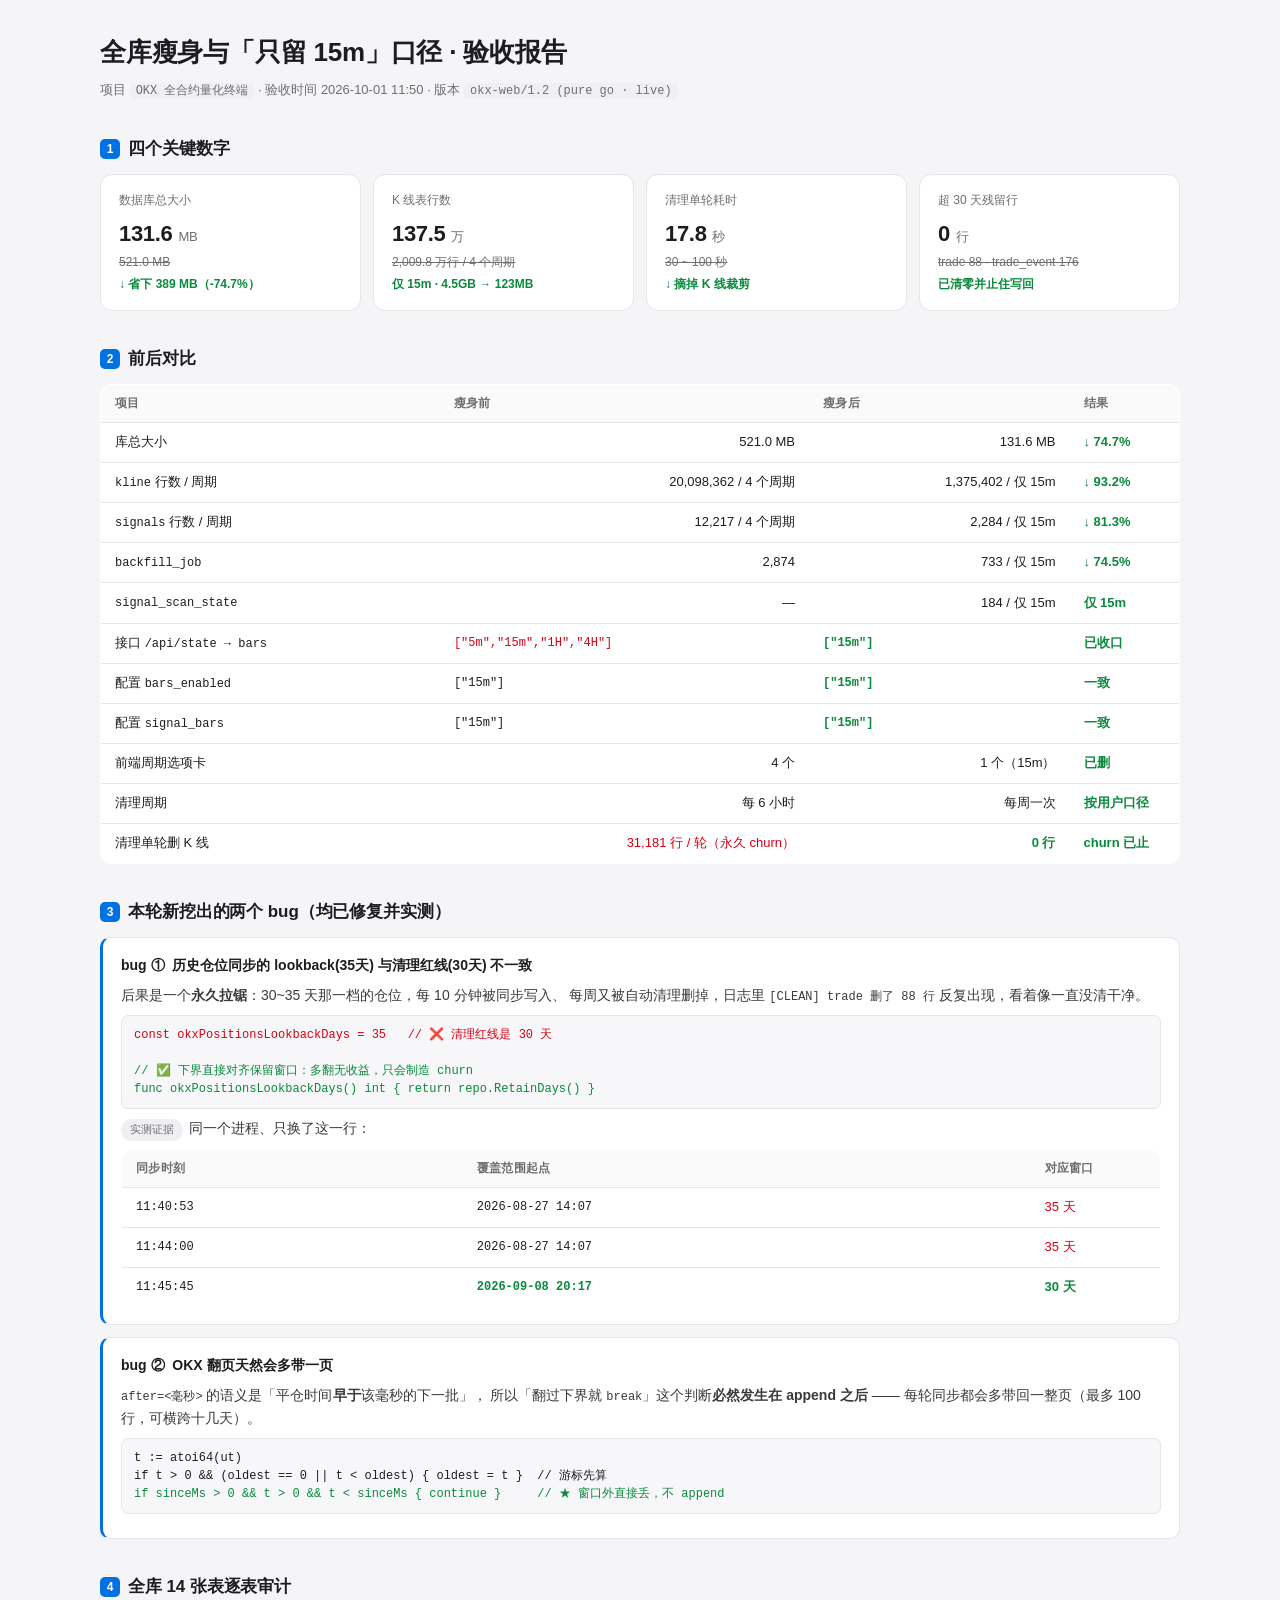
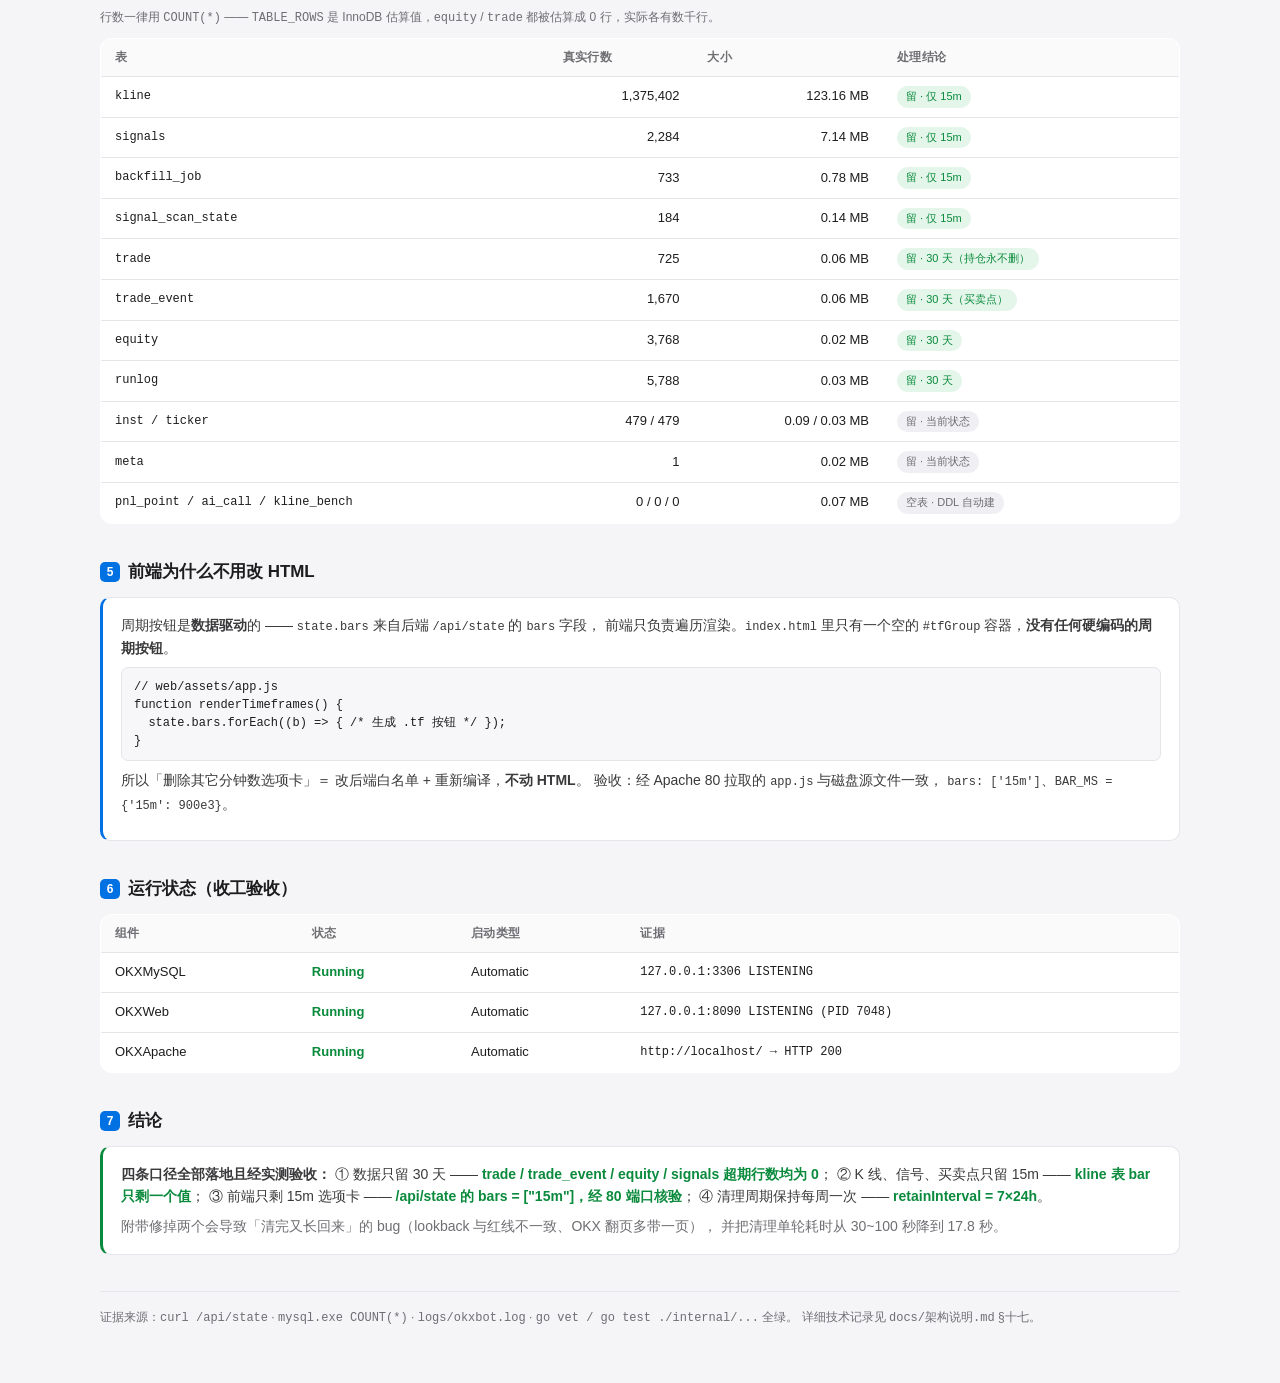
==== docs/验收报告-全库瘦身与15m口径.html @ 9667dbdb "feat(maint): 月度/年度自动维护 + 分区级删除 + 15m 按月归档 + 回收站清理 用户口径（2026-10-01）：   15m K 线保留 1 年；每月月底按月份分片归档并自动上传" ====
<!DOCTYPE html>
<html lang="zh-CN">
<head>
<meta charset="utf-8">
<meta name="viewport" content="width=device-width,initial-scale=1">
<title>验收报告 · 全库瘦身与「只留 15m」口径</title>
<style>
  :root{
    --bg:#f5f5f7; --card:#ffffff; --line:#e5e5ea; --ink:#1d1d1f;
    --sub:#6e6e73; --up:#d70015; --down:#0a8a3c; --accent:#0071e3;
    --chip:#f0f0f4;
  }
  *{box-sizing:border-box}
  body{margin:0;background:var(--bg);color:var(--ink);
    font:14px/1.6 -apple-system,"SF Pro Text","PingFang SC","Microsoft YaHei",sans-serif;
    -webkit-font-smoothing:antialiased;padding:32px 20px 64px}
  .wrap{max-width:1080px;margin:0 auto}
  h1{font-size:26px;font-weight:600;margin:0 0 6px;letter-spacing:-.2px}
  .meta{color:var(--sub);font-size:13px;margin-bottom:28px}
  .meta code{background:var(--chip);padding:1px 6px;border-radius:4px;font-size:12px}
  h2{font-size:17px;font-weight:600;margin:34px 0 12px;letter-spacing:-.1px}
  h2 .n{display:inline-block;width:20px;height:20px;line-height:20px;text-align:center;
    background:var(--accent);color:#fff;border-radius:5px;font-size:12px;margin-right:8px;
    vertical-align:1px;font-weight:600}
  .cards{display:grid;grid-template-columns:repeat(auto-fit,minmax(180px,1fr));gap:12px}
  .kpi{background:var(--card);border:1px solid var(--line);border-radius:12px;padding:16px 18px}
  .kpi .lbl{color:var(--sub);font-size:12px;margin-bottom:6px}
  .kpi .val{font-size:22px;font-weight:600;letter-spacing:-.3px}
  .kpi .val small{font-size:13px;font-weight:400;color:var(--sub)}
  .kpi .old{color:var(--sub);font-size:12px;text-decoration:line-through;margin-top:2px}
  .kpi .new{color:var(--down);font-size:12px;font-weight:600;margin-top:2px}
  table{width:100%;border-collapse:collapse;background:var(--card);
    border:1px solid var(--line);border-radius:12px;overflow:hidden;font-size:13px}
  th,td{padding:9px 14px;text-align:left;border-bottom:1px solid var(--line)}
  th{background:#fafafa;font-weight:600;font-size:12px;color:var(--sub);
    text-transform:uppercase;letter-spacing:.3px}
  tr:last-child td{border-bottom:none}
  td.num{text-align:right;font-variant-numeric:tabular-nums}
  .good{color:var(--down);font-weight:600}
  .bad{color:var(--up)}
  .mono{font-family:"SF Mono",Consolas,Monaco,monospace;font-size:12px}
  .fix{background:var(--card);border:1px solid var(--line);border-left:3px solid var(--accent);
    border-radius:10px;padding:16px 18px;margin-bottom:12px}
  .fix h3{margin:0 0 8px;font-size:14px;font-weight:600}
  .fix p{margin:0 0 8px;color:#3a3a3c}
  .fix pre{background:#f7f7f9;border:1px solid var(--line);border-radius:7px;
    padding:10px 12px;overflow-x:auto;margin:8px 0;font-size:12px;line-height:1.5}
  .fix .bad-line{color:var(--up)}
  .fix .ok-line{color:var(--down)}
  .tag{display:inline-block;background:var(--chip);color:var(--sub);border-radius:999px;
    padding:2px 9px;font-size:11px;margin-right:6px}
  .tag.ok{background:#e3f6e9;color:var(--down)}
  .tag.no{background:#fdeaea;color:var(--up)}
  .foot{margin-top:36px;padding-top:16px;border-top:1px solid var(--line);
    color:var(--sub);font-size:12px}
  .cmd{background:#1d1d1f;color:#e8e8ed;border-radius:8px;padding:11px 14px;
    font-family:"SF Mono",Consolas,monospace;font-size:12px;overflow-x:auto;line-height:1.7}
</style>
</head>
<body>
<div class="wrap">

  <h1>全库瘦身与「只留 15m」口径 · 验收报告</h1>
  <div class="meta">
    项目 <code>OKX 全合约量化终端</code> ·
    验收时间 2026-10-01 11:50 · 版本 <code>okx-web/1.2 (pure go · live)</code>
  </div>

  <h2><span class="n">1</span>四个关键数字</h2>
  <div class="cards">
    <div class="kpi">
      <div class="lbl">数据库总大小</div>
      <div class="val">131.6 <small>MB</small></div>
      <div class="old">521.0 MB</div>
      <div class="new">↓ 省下 389 MB（-74.7%）</div>
    </div>
    <div class="kpi">
      <div class="lbl">K 线表行数</div>
      <div class="val">137.5 <small>万</small></div>
      <div class="old">2,009.8 万行 / 4 个周期</div>
      <div class="new">仅 15m · 4.5GB → 123MB</div>
    </div>
    <div class="kpi">
      <div class="lbl">清理单轮耗时</div>
      <div class="val">17.8 <small>秒</small></div>
      <div class="old">30 ~ 100 秒</div>
      <div class="new">↓ 摘掉 K 线裁剪</div>
    </div>
    <div class="kpi">
      <div class="lbl">超 30 天残留行</div>
      <div class="val">0 <small>行</small></div>
      <div class="old">trade 88 · trade_event 176</div>
      <div class="new">已清零并止住写回</div>
    </div>
  </div>

  <h2><span class="n">2</span>前后对比</h2>
  <table>
    <thead><tr><th>项目</th><th>瘦身前</th><th>瘦身后</th><th style="width:110px">结果</th></tr></thead>
    <tbody>
      <tr><td>库总大小</td><td class="num">521.0 MB</td><td class="num">131.6 MB</td><td class="good">↓ 74.7%</td></tr>
      <tr><td><span class="mono">kline</span> 行数 / 周期</td>
          <td class="num">20,098,362 / 4 个周期</td>
          <td class="num">1,375,402 / 仅 15m</td><td class="good">↓ 93.2%</td></tr>
      <tr><td><span class="mono">signals</span> 行数 / 周期</td>
          <td class="num">12,217 / 4 个周期</td>
          <td class="num">2,284 / 仅 15m</td><td class="good">↓ 81.3%</td></tr>
      <tr><td><span class="mono">backfill_job</span></td>
          <td class="num">2,874</td><td class="num">733 / 仅 15m</td><td class="good">↓ 74.5%</td></tr>
      <tr><td><span class="mono">signal_scan_state</span></td>
          <td class="num">—</td><td class="num">184 / 仅 15m</td><td class="good">仅 15m</td></tr>
      <tr><td>接口 <span class="mono">/api/state → bars</span></td>
          <td class="mono bad">["5m","15m","1H","4H"]</td>
          <td class="mono good">["15m"]</td><td class="good">已收口</td></tr>
      <tr><td>配置 <span class="mono">bars_enabled</span></td>
          <td class="mono">["15m"]</td><td class="mono good">["15m"]</td><td class="good">一致</td></tr>
      <tr><td>配置 <span class="mono">signal_bars</span></td>
          <td class="mono">["15m"]</td><td class="mono good">["15m"]</td><td class="good">一致</td></tr>
      <tr><td>前端周期选项卡</td><td class="num">4 个</td><td class="num">1 个（15m）</td><td class="good">已删</td></tr>
      <tr><td>清理周期</td><td class="num">每 6 小时</td><td class="num">每周一次</td><td class="good">按用户口径</td></tr>
      <tr><td>清理单轮删 K 线</td>
          <td class="num bad">31,181 行 / 轮（永久 churn）</td>
          <td class="num good">0 行</td><td class="good">churn 已止</td></tr>
    </tbody>
  </table>

  <h2><span class="n">3</span>本轮新挖出的两个 bug（均已修复并实测）</h2>

  <div class="fix">
    <h3>bug ①&nbsp; 历史仓位同步的 lookback(35天) 与清理红线(30天) 不一致</h3>
    <p>后果是一个<b>永久拉锯</b>：30~35 天那一档的仓位，每 10 分钟被同步写入、
       每周又被自动清理删掉，日志里 <span class="mono">[CLEAN] trade 删了 88 行</span>
       反复出现，看着像一直没清干净。</p>
    <pre><span class="bad-line">const okxPositionsLookbackDays = 35   // ❌ 清理红线是 30 天</span>

<span class="ok-line">// ✅ 下界直接对齐保留窗口：多翻无收益，只会制造 churn
func okxPositionsLookbackDays() int { return repo.RetainDays() }</span></pre>
    <p><span class="tag">实测证据</span>同一个进程、只换了这一行：</p>
    <table style="margin-top:6px">
      <thead><tr><th>同步时刻</th><th>覆盖范围起点</th><th style="width:130px">对应窗口</th></tr></thead>
      <tbody>
        <tr><td class="mono">11:40:53</td><td class="mono">2026-08-27 14:07</td><td class="bad">35 天</td></tr>
        <tr><td class="mono">11:44:00</td><td class="mono">2026-08-27 14:07</td><td class="bad">35 天</td></tr>
        <tr><td class="mono">11:45:45</td><td class="mono good">2026-09-08 20:17</td><td class="good">30 天</td></tr>
      </tbody>
    </table>
  </div>

  <div class="fix">
    <h3>bug ②&nbsp; OKX 翻页天然会多带一页</h3>
    <p><span class="mono">after=&lt;毫秒&gt;</span> 的语义是「平仓时间<b>早于</b>该毫秒的下一批」，
       所以「翻过下界就 <span class="mono">break</span>」这个判断<b>必然发生在 append 之后</b> ——
       每轮同步都会多带回一整页（最多 100 行，可横跨十几天）。</p>
    <pre>t := atoi64(ut)
if t &gt; 0 &amp;&amp; (oldest == 0 || t &lt; oldest) { oldest = t }  // 游标先算
<span class="ok-line">if sinceMs &gt; 0 &amp;&amp; t &gt; 0 &amp;&amp; t &lt; sinceMs { continue }     // ★ 窗口外直接丢，不 append</span></pre>
  </div>

  <h2><span class="n">4</span>全库 14 张表逐表审计</h2>
  <p style="color:var(--sub);font-size:12px;margin:-4px 0 10px">
    行数一律用 <span class="mono">COUNT(*)</span> —— <span class="mono">TABLE_ROWS</span>
    是 InnoDB 估算值，<span class="mono">equity</span> / <span class="mono">trade</span>
    都被估算成 0 行，实际各有数千行。
  </p>
  <table>
    <thead><tr><th>表</th><th>真实行数</th><th>大小</th><th>处理结论</th></tr></thead>
    <tbody>
      <tr><td class="mono">kline</td><td class="num">1,375,402</td><td class="num">123.16 MB</td><td><span class="tag ok">留 · 仅 15m</span></td></tr>
      <tr><td class="mono">signals</td><td class="num">2,284</td><td class="num">7.14 MB</td><td><span class="tag ok">留 · 仅 15m</span></td></tr>
      <tr><td class="mono">backfill_job</td><td class="num">733</td><td class="num">0.78 MB</td><td><span class="tag ok">留 · 仅 15m</span></td></tr>
      <tr><td class="mono">signal_scan_state</td><td class="num">184</td><td class="num">0.14 MB</td><td><span class="tag ok">留 · 仅 15m</span></td></tr>
      <tr><td class="mono">trade</td><td class="num">725</td><td class="num">0.06 MB</td><td><span class="tag ok">留 · 30 天（持仓永不删）</span></td></tr>
      <tr><td class="mono">trade_event</td><td class="num">1,670</td><td class="num">0.06 MB</td><td><span class="tag ok">留 · 30 天（买卖点）</span></td></tr>
      <tr><td class="mono">equity</td><td class="num">3,768</td><td class="num">0.02 MB</td><td><span class="tag ok">留 · 30 天</span></td></tr>
      <tr><td class="mono">runlog</td><td class="num">5,788</td><td class="num">0.03 MB</td><td><span class="tag ok">留 · 30 天</span></td></tr>
      <tr><td class="mono">inst / ticker</td><td class="num">479 / 479</td><td class="num">0.09 / 0.03 MB</td><td><span class="tag">留 · 当前状态</span></td></tr>
      <tr><td class="mono">meta</td><td class="num">1</td><td class="num">0.02 MB</td><td><span class="tag">留 · 当前状态</span></td></tr>
      <tr><td class="mono">pnl_point / ai_call / kline_bench</td><td class="num">0 / 0 / 0</td><td class="num">0.07 MB</td><td><span class="tag">空表 · DDL 自动建</span></td></tr>
    </tbody>
  </table>

  <h2><span class="n">5</span>前端为什么不用改 HTML</h2>
  <div class="fix">
    <p>周期按钮是<b>数据驱动</b>的 —— <span class="mono">state.bars</span> 来自后端
       <span class="mono">/api/state</span> 的 <span class="mono">bars</span> 字段，
       前端只负责遍历渲染。<span class="mono">index.html</span> 里只有一个空的
       <span class="mono">#tfGroup</span> 容器，<b>没有任何硬编码的周期按钮</b>。</p>
    <pre>// web/assets/app.js
function renderTimeframes() {
  state.bars.forEach((b) =&gt; { /* 生成 .tf 按钮 */ });
}</pre>
    <p>所以「删除其它分钟数选项卡」＝ 改后端白名单 + 重新编译，<b>不动 HTML</b>。
       验收：经 Apache 80 拉取的 <span class="mono">app.js</span> 与磁盘源文件一致，
       <span class="mono">bars: ['15m']</span>、<span class="mono">BAR_MS = {'15m': 900e3}</span>。</p>
  </div>

  <h2><span class="n">6</span>运行状态（收工验收）</h2>
  <table>
    <thead><tr><th>组件</th><th>状态</th><th>启动类型</th><th>证据</th></tr></thead>
    <tbody>
      <tr><td>OKXMySQL</td><td class="good">Running</td><td>Automatic</td><td class="mono">127.0.0.1:3306 LISTENING</td></tr>
      <tr><td>OKXWeb</td><td class="good">Running</td><td>Automatic</td><td class="mono">127.0.0.1:8090 LISTENING (PID 7048)</td></tr>
      <tr><td>OKXApache</td><td class="good">Running</td><td>Automatic</td><td class="mono">http://localhost/ → HTTP 200</td></tr>
    </tbody>
  </table>

  <h2><span class="n">7</span>结论</h2>
  <div class="fix" style="border-left-color:var(--down)">
    <p style="margin:0">
      <b>四条口径全部落地且经实测验收：</b>
      ① 数据只留 30 天 —— <span class="good">trade / trade_event / equity / signals 超期行数均为 0</span>；
      ② K 线、信号、买卖点只留 15m —— <span class="good">kline 表 bar 只剩一个值</span>；
      ③ 前端只剩 15m 选项卡 —— <span class="good">/api/state 的 bars = ["15m"]，经 80 端口核验</span>；
      ④ 清理周期保持每周一次 —— <span class="good">retainInterval = 7×24h</span>。
    </p>
    <p style="margin:8px 0 0;color:var(--sub)">
      附带修掉两个会导致「清完又长回来」的 bug（lookback 与红线不一致、OKX 翻页多带一页），
      并把清理单轮耗时从 30~100 秒降到 17.8 秒。
    </p>
  </div>

  <div class="foot">
    证据来源：<span class="mono">curl /api/state</span> ·
    <span class="mono">mysql.exe COUNT(*)</span> ·
    <span class="mono">logs/okxbot.log</span> ·
    <span class="mono">go vet / go test ./internal/...</span> 全绿。
    详细技术记录见 <span class="mono">docs/架构说明.md</span> §十七。
  </div>

</div>
</body>
</html>
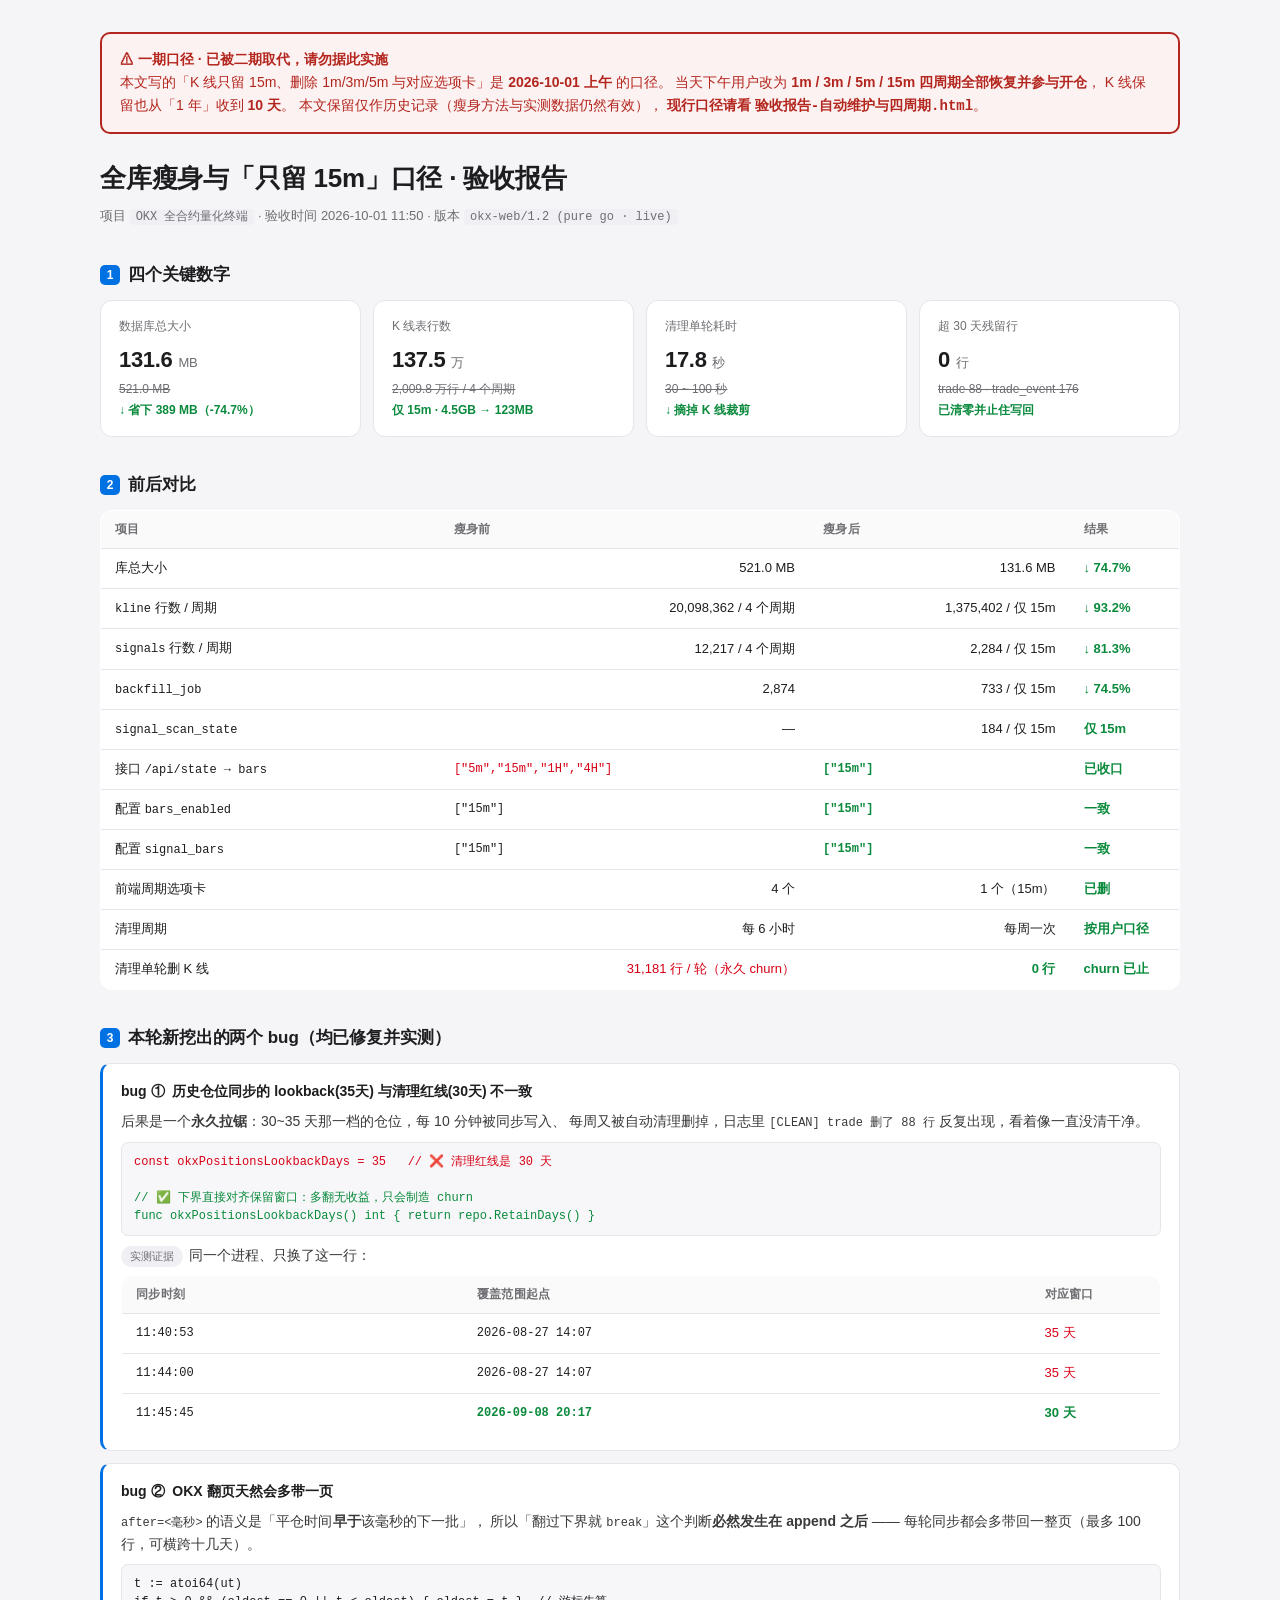
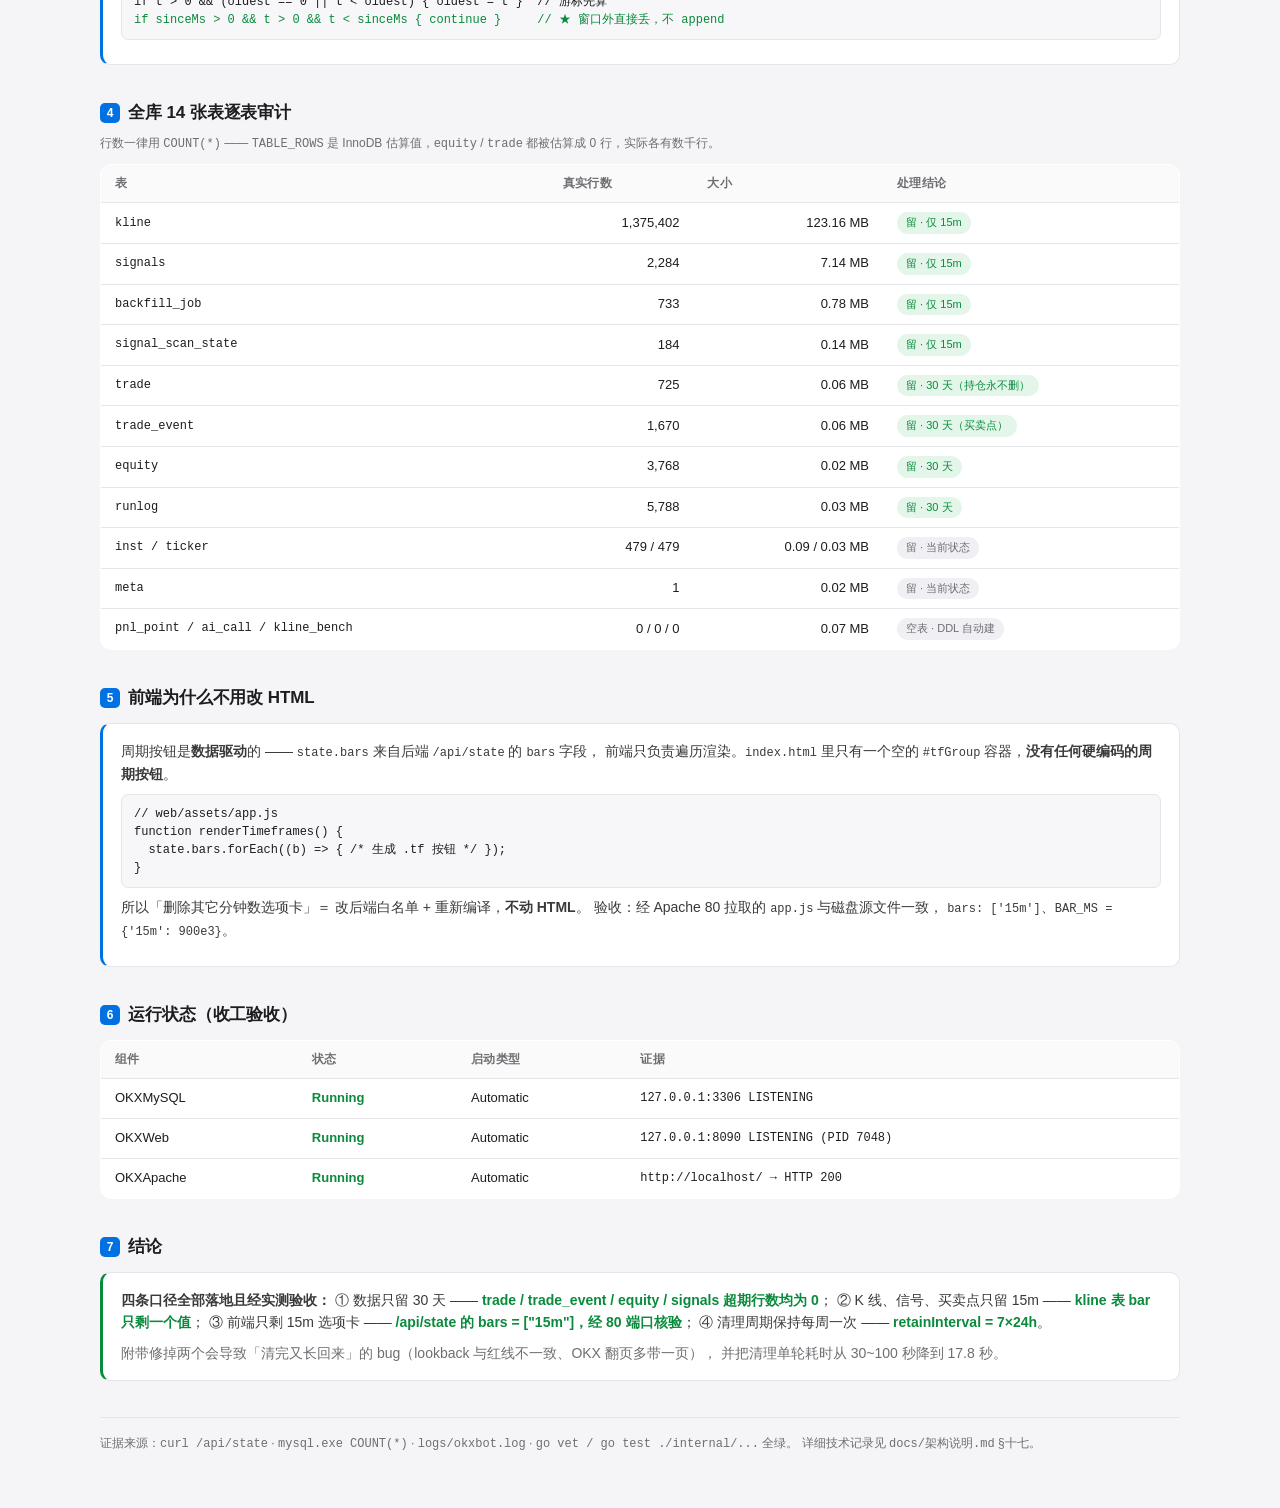
==== commit dfbb53e6: "二期：四周期恢复 + K线保留 10 天 + 每日自动清理 + OKX 闸门饱和修复 用户口径（2026-10-01 二期） - 单笔 0.01U（margin_policy=min_one，硬顶 m" ====
--- a/docs/验收报告-全库瘦身与15m口径.html
+++ b/docs/验收报告-全库瘦身与15m口径.html
@@ -60,6 +60,16 @@
 <body>
 <div class="wrap">
 
+  <div style="border:2px solid #b3261e;background:#fdf2f2;color:#b3261e;border-radius:10px;
+              padding:14px 18px;margin:0 0 24px;font-size:14px;line-height:1.65">
+    <b>⚠ 一期口径 · 已被二期取代，请勿据此实施</b><br>
+    本文写的「K 线只留 15m、删除 1m/3m/5m 与对应选项卡」是 <b>2026-10-01 上午</b> 的口径。
+    当天下午用户改为 <b>1m / 3m / 5m / 15m 四周期全部恢复并参与开仓</b>，
+    K 线保留也从「1 年」收到 <b>10 天</b>。
+    本文保留仅作历史记录（瘦身方法与实测数据仍然有效），
+    <b>现行口径请看 <code>验收报告-自动维护与四周期.html</code></b>。
+  </div>
+
   <h1>全库瘦身与「只留 15m」口径 · 验收报告</h1>
   <div class="meta">
     项目 <code>OKX 全合约量化终端</code> ·
